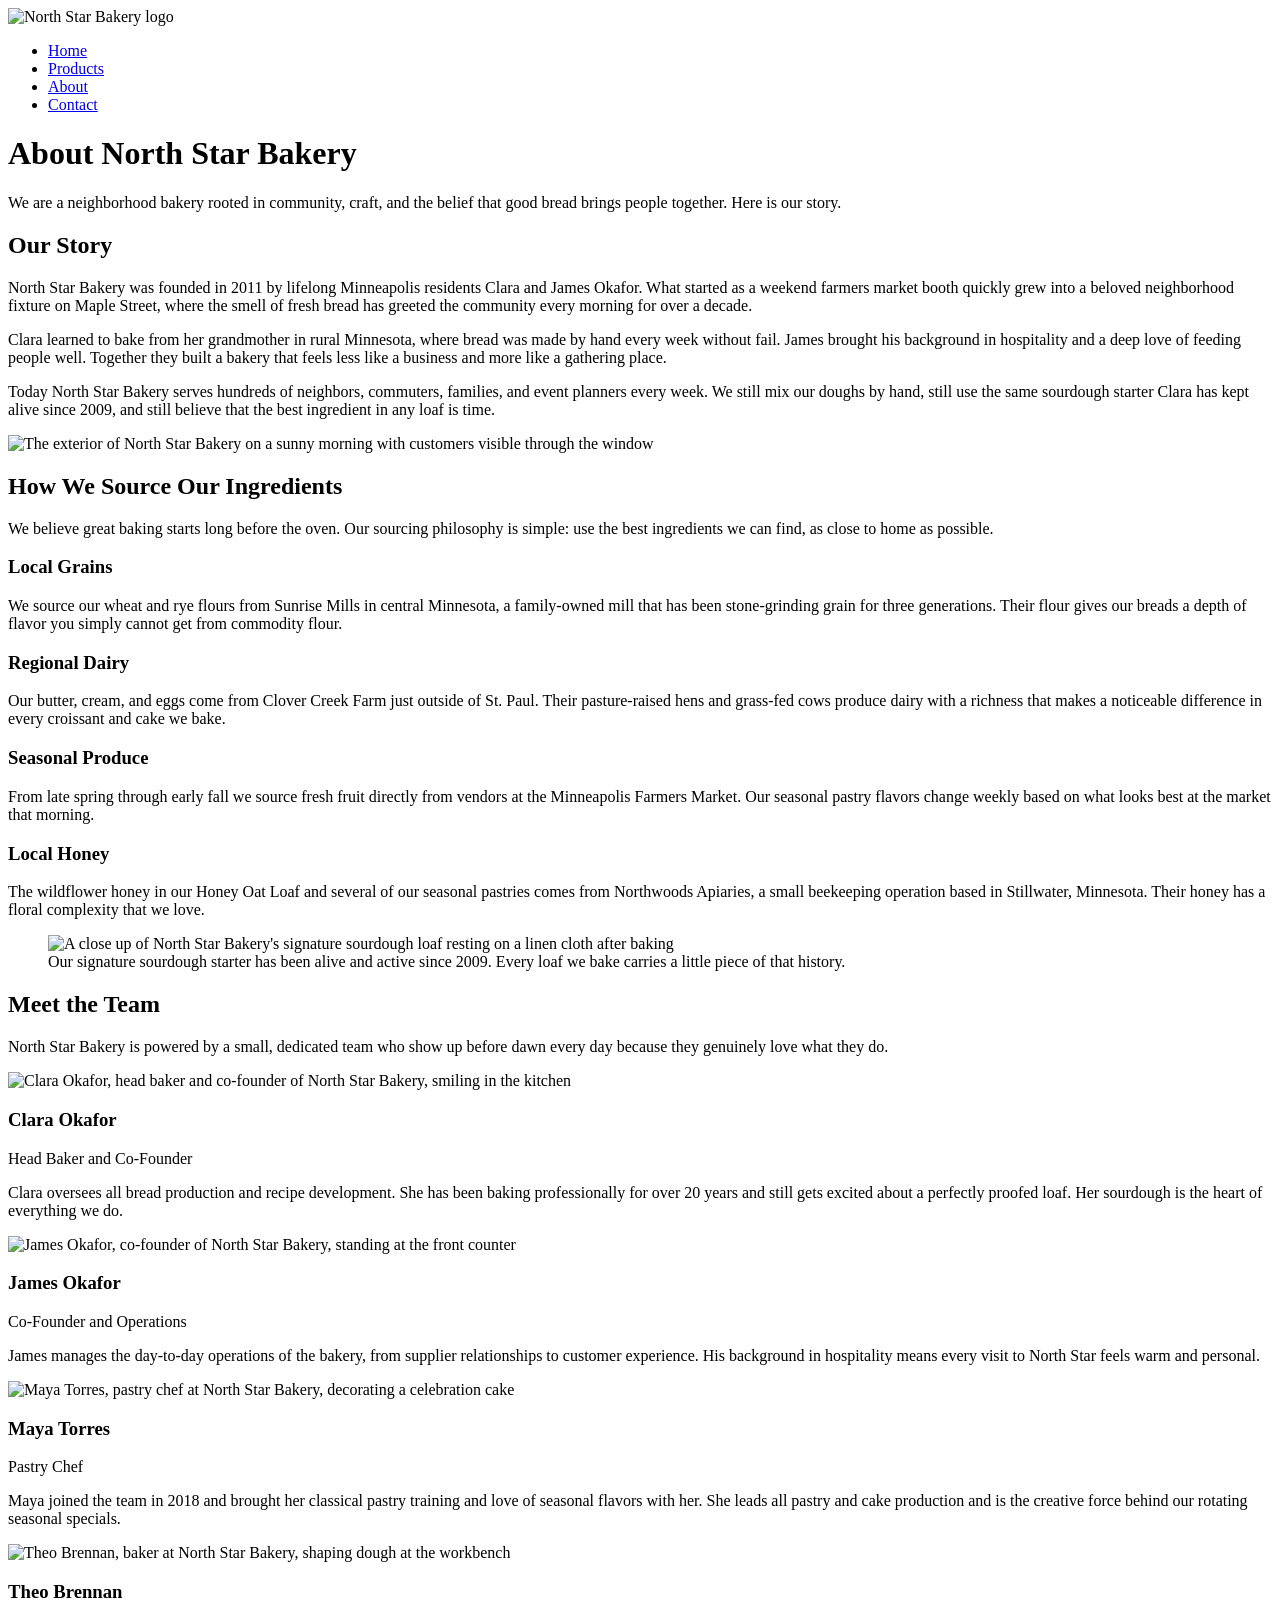
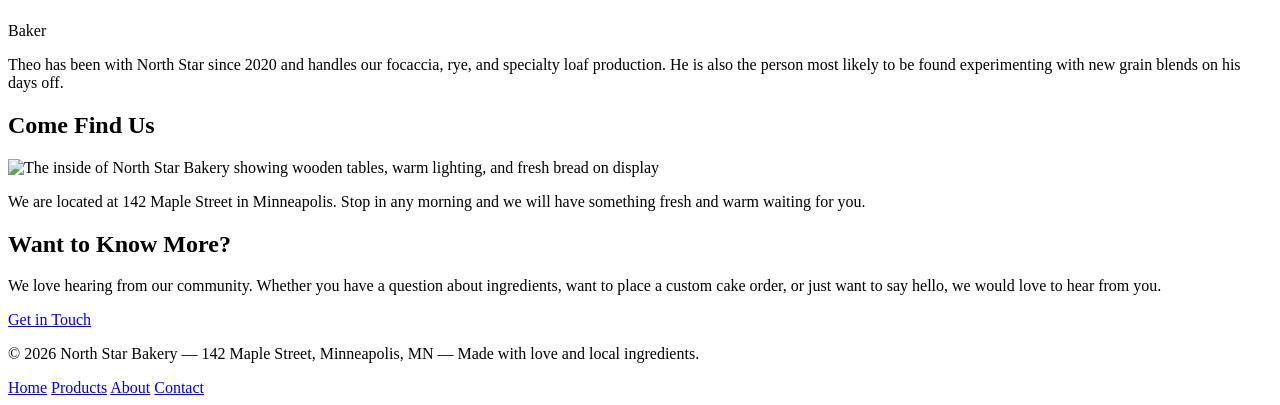
==== about.html @ 5012a938 "about.html" ====
<!DOCTYPE html>
<html lang="en">
  <head>
    <meta charset="UTF-8" />
    <meta name="viewport" content="width=device-width, initial-scale=1.0" />
    <title>North Star Bakery - About</title>
    <link rel="stylesheet" href="styles.css" />
  </head>
  <body>

    <!-- Navigation -->
    <nav>
      <div class="nav-logo">
        <img src="bakery-logo.png" alt="North Star Bakery logo" />
      </div>
      <ul class="nav-links">
        <li><a href="index.html">Home</a></li>
        <li><a href="products.html">Products</a></li>
        <li><a href="about.html">About</a></li>
        <li><a href="contact.html">Contact</a></li>
      </ul>
    </nav>

    <!-- Page Header -->
    <header class="page-header">
      <h1>About North Star Bakery</h1>
      <p>
        We are a neighborhood bakery rooted in community, craft,
        and the belief that good bread brings people together.
        Here is our story.
      </p>
    </header>

    <!-- Main Content -->
    <main>

      <!-- Bakery Story Section -->
      <section class="story">
        <div class="story-content">
          <div class="story-text">
            <h2>Our Story</h2>
            <p>
              North Star Bakery was founded in 2011 by lifelong
              Minneapolis residents Clara and James Okafor. What
              started as a weekend farmers market booth quickly
              grew into a beloved neighborhood fixture on Maple
              Street, where the smell of fresh bread has greeted
              the community every morning for over a decade.
            </p>
            <p>
              Clara learned to bake from her grandmother in rural
              Minnesota, where bread was made by hand every week
              without fail. James brought his background in
              hospitality and a deep love of feeding people well.
              Together they built a bakery that feels less like
              a business and more like a gathering place.
            </p>
            <p>
              Today North Star Bakery serves hundreds of neighbors,
              commuters, families, and event planners every week.
              We still mix our doughs by hand, still use the same
              sourdough starter Clara has kept alive since 2009,
              and still believe that the best ingredient in any
              loaf is time.
            </p>
          </div>
          <div class="story-image">
            <img
              src="bakery-storefront.jpg"
              alt="The exterior of North Star Bakery on a sunny morning
              with customers visible through the window"
            />
          </div>
        </div>
      </section>

      <!-- Sourcing Philosophy Section -->
      <section class="sourcing">
        <h2>How We Source Our Ingredients</h2>
        <p class="section-intro">
          We believe great baking starts long before the oven.
          Our sourcing philosophy is simple: use the best
          ingredients we can find, as close to home as possible.
        </p>

        <div class="sourcing-grid">

          <div class="sourcing-card">
            <h3>Local Grains</h3>
            <p>
              We source our wheat and rye flours from Sunrise
              Mills in central Minnesota, a family-owned mill
              that has been stone-grinding grain for three
              generations. Their flour gives our breads a depth
              of flavor you simply cannot get from commodity flour.
            </p>
          </div>

          <div class="sourcing-card">
            <h3>Regional Dairy</h3>
            <p>
              Our butter, cream, and eggs come from Clover Creek
              Farm just outside of St. Paul. Their pasture-raised
              hens and grass-fed cows produce dairy with a richness
              that makes a noticeable difference in every croissant
              and cake we bake.
            </p>
          </div>

          <div class="sourcing-card">
            <h3>Seasonal Produce</h3>
            <p>
              From late spring through early fall we source fresh
              fruit directly from vendors at the Minneapolis
              Farmers Market. Our seasonal pastry flavors change
              weekly based on what looks best at the market
              that morning.
            </p>
          </div>

          <div class="sourcing-card">
            <h3>Local Honey</h3>
            <p>
              The wildflower honey in our Honey Oat Loaf and
              several of our seasonal pastries comes from
              Northwoods Apiaries, a small beekeeping operation
              based in Stillwater, Minnesota. Their honey has
              a floral complexity that we love.
            </p>
          </div>

        </div>
      </section>

      <!-- Signature Loaf Figure -->
      <section class="signature-about">
        <figure>
          <img
            src="bakery-signature-loaf.jpg"
            alt="A close up of North Star Bakery's signature sourdough
            loaf resting on a linen cloth after baking"
          />
          <figcaption>
            Our signature sourdough starter has been alive and
            active since 2009. Every loaf we bake carries a
            little piece of that history.
          </figcaption>
        </figure>
      </section>

      <!-- Staff Highlights Section -->
      <section class="staff">
        <h2>Meet the Team</h2>
        <p class="section-intro">
          North Star Bakery is powered by a small, dedicated team
          who show up before dawn every day because they genuinely
          love what they do.
        </p>

        <div class="staff-grid">

          <div class="staff-card">
            <img
              src="bakery-storefront.jpg"
              alt="Clara Okafor, head baker and co-founder of
              North Star Bakery, smiling in the kitchen"
            />
            <div class="staff-info">
              <h3>Clara Okafor</h3>
              <p class="staff-title">Head Baker and Co-Founder</p>
              <p>
                Clara oversees all bread production and recipe
                development. She has been baking professionally
                for over 20 years and still gets excited about
                a perfectly proofed loaf. Her sourdough is the
                heart of everything we do.
              </p>
            </div>
          </div>

          <div class="staff-card">
            <img
              src="bakery-storefront.jpg"
              alt="James Okafor, co-founder of North Star Bakery,
              standing at the front counter"
            />
            <div class="staff-info">
              <h3>James Okafor</h3>
              <p class="staff-title">Co-Founder and Operations</p>
              <p>
                James manages the day-to-day operations of the
                bakery, from supplier relationships to customer
                experience. His background in hospitality means
                every visit to North Star feels warm and personal.
              </p>
            </div>
          </div>

          <div class="staff-card">
            <img
              src="bakery-storefront.jpg"
              alt="Maya Torres, pastry chef at North Star Bakery,
              decorating a celebration cake"
            />
            <div class="staff-info">
              <h3>Maya Torres</h3>
              <p class="staff-title">Pastry Chef</p>
              <p>
                Maya joined the team in 2018 and brought her
                classical pastry training and love of seasonal
                flavors with her. She leads all pastry and cake
                production and is the creative force behind our
                rotating seasonal specials.
              </p>
            </div>
          </div>

          <div class="staff-card">
            <img
              src="bakery-storefront.jpg"
              alt="Theo Brennan, baker at North Star Bakery,
              shaping dough at the workbench"
            />
            <div class="staff-info">
              <h3>Theo Brennan</h3>
              <p class="staff-title">Baker</p>
              <p>
                Theo has been with North Star since 2020 and
                handles our focaccia, rye, and specialty loaf
                production. He is also the person most likely
                to be found experimenting with new grain blends
                on his days off.
              </p>
            </div>
          </div>

        </div>
      </section>

      <!-- Responsive Featured Image -->
      <section class="about-featured">
        <h2>Come Find Us</h2>
        <picture>
          <source
            media="(min-width: 768px)"
            srcset="bakery-feature-large.jpg"
          />
          <img
            src="bakery-feature-small.jpg"
            alt="The inside of North Star Bakery showing wooden
            tables, warm lighting, and fresh bread on display"
            class="featured-image"
          />
        </picture>
        <p>
          We are located at 142 Maple Street in Minneapolis.
          Stop in any morning and we will have something
          fresh and warm waiting for you.
        </p>
      </section>

      <!-- Call to Action -->
      <section class="cta">
        <h2>Want to Know More?</h2>
        <p>
          We love hearing from our community. Whether you have
          a question about ingredients, want to place a custom
          cake order, or just want to say hello, we would love
          to hear from you.
        </p>
        <a href="contact.html" class="btn">Get in Touch</a>
      </section>

    </main>

    <!-- Footer -->
    <footer>
      <p>
        &copy; 2026 North Star Bakery &mdash; 142 Maple Street,
        Minneapolis, MN &mdash; Made with love and local ingredients.
      </p>
      <nav class="footer-nav">
        <a href="index.html">Home</a>
        <a href="products.html">Products</a>
        <a href="about.html">About</a>
        <a href="contact.html">Contact</a>
      </nav>
    </footer>

  </body>
</html>
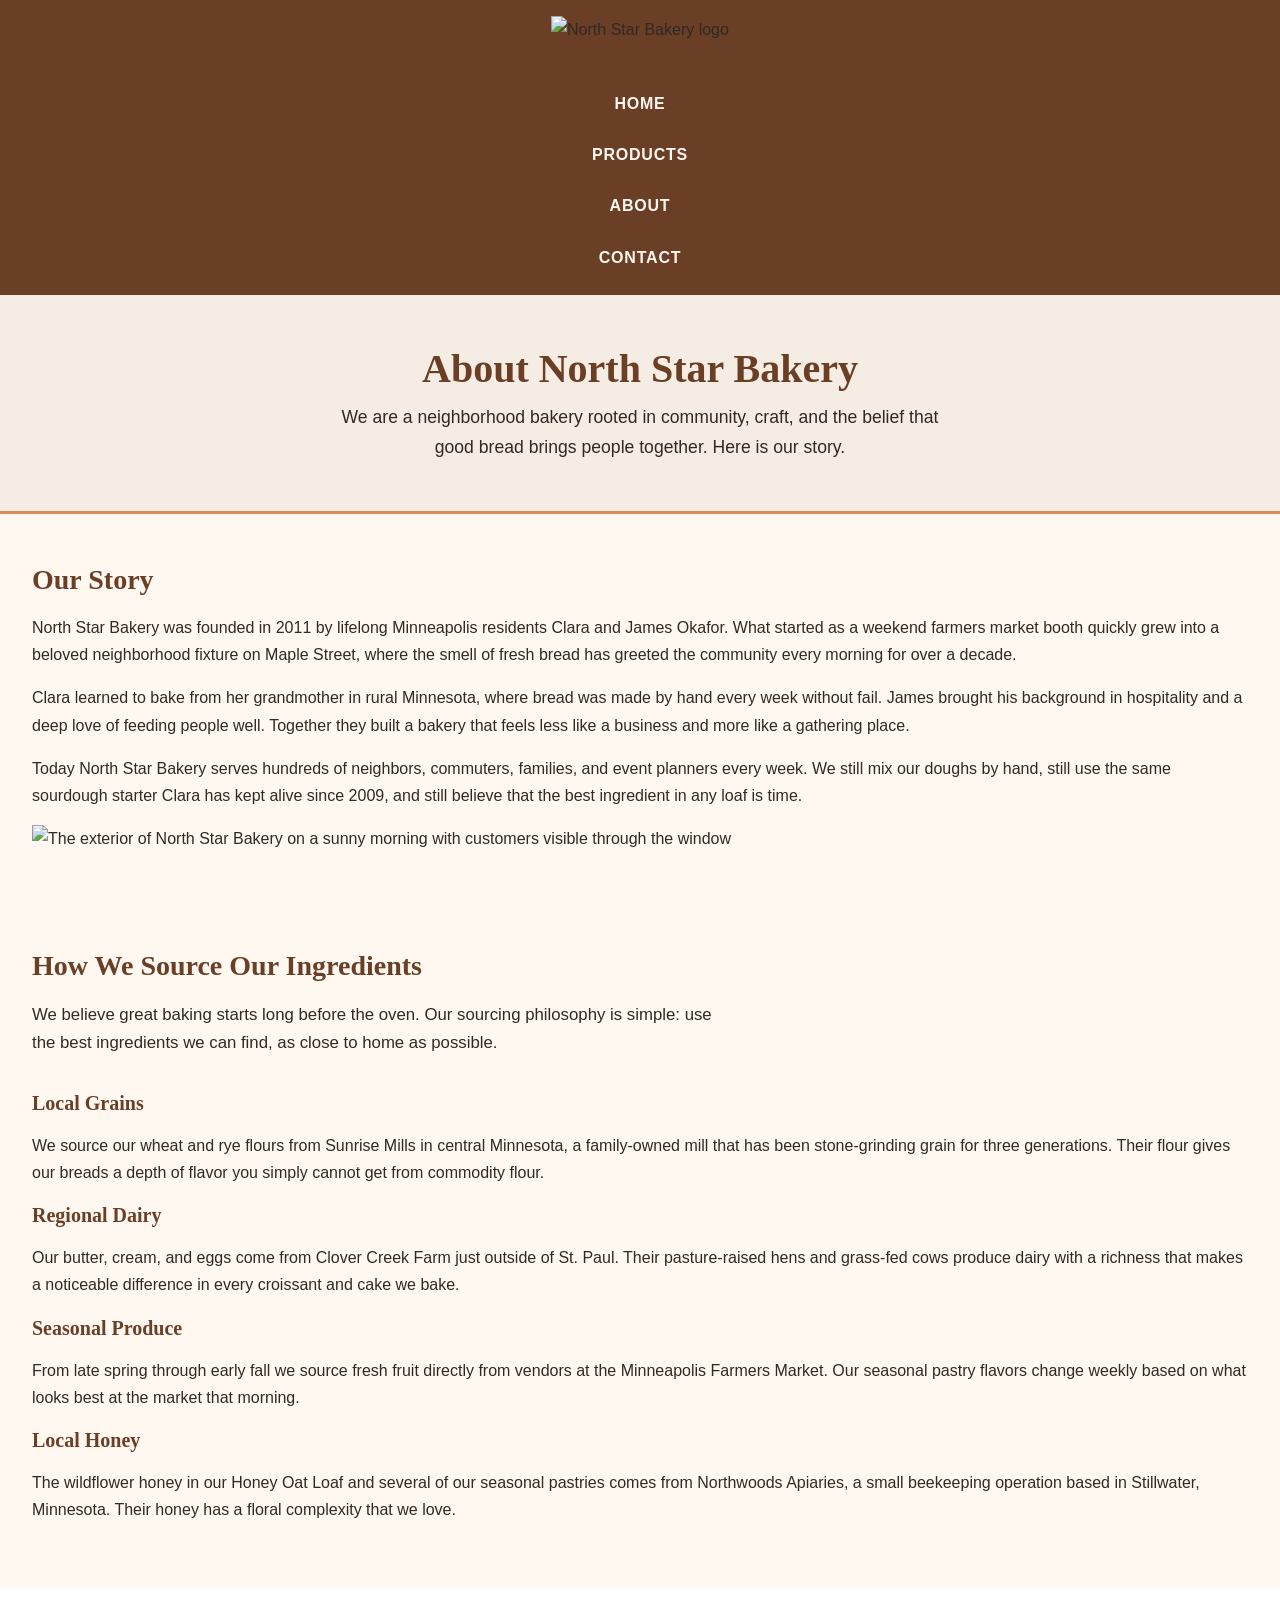
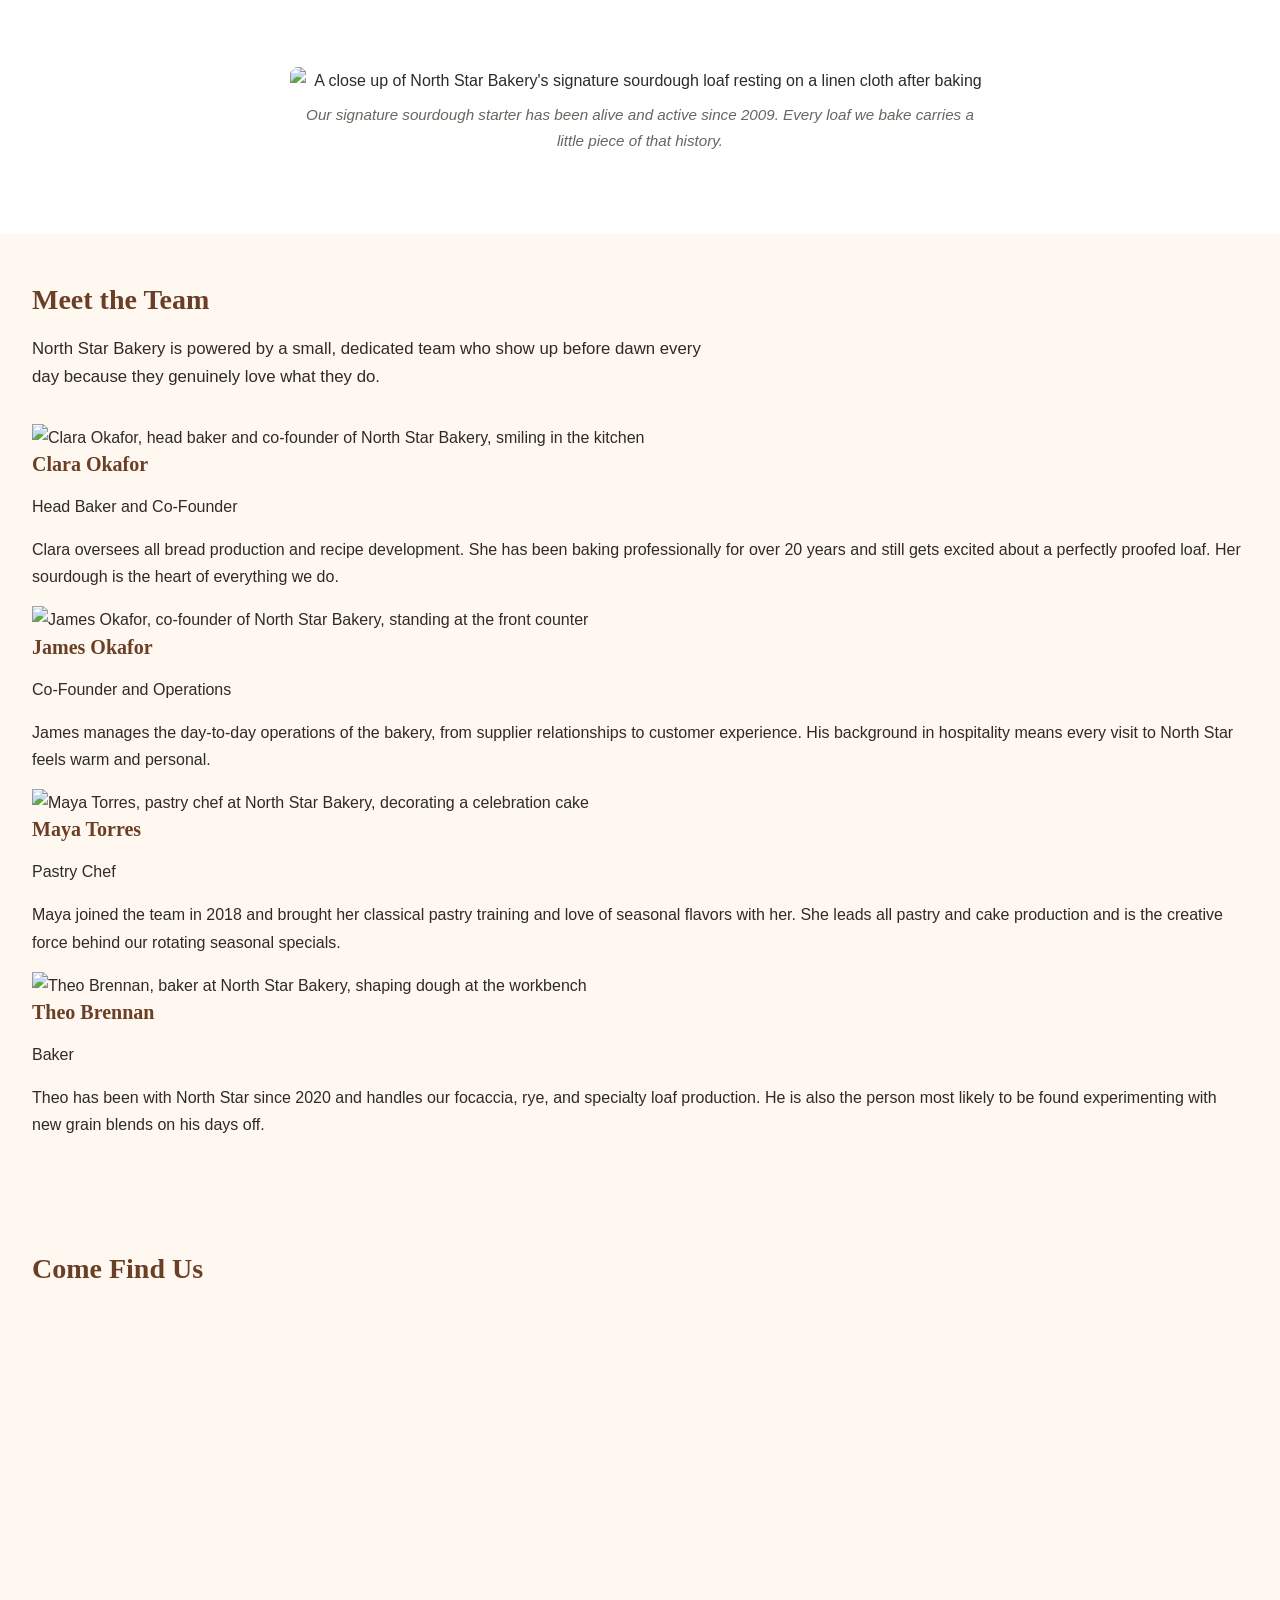
==== commit 7ae68619: "Update about.html Added a JavaScript file reference to the about page." ====
--- a/about.html
+++ b/about.html
@@ -287,5 +287,8 @@
       </nav>
     </footer>
 
+    <!-- T4 NEW: JavaScript -->
+    <script src="script.js"></script>
+
   </body>
 </html>
--- a/styles.css
+++ b/styles.css
@@ -0,0 +1,547 @@
+/* =============================================
+   NORTH STAR BAKERY — STYLESHEET
+   External CSS for all four pages
+   Colors:
+     Cream:    #FFF8F0
+     Brown:    #6B3E26
+     Peach:    #D88C5A
+     Charcoal: #2F2A26
+   Fonts:
+     Playfair Display (headings)
+     Lato (body)
+============================================= */
+
+/* =============================================
+   GOOGLE FONTS IMPORT
+============================================= */
+@import url('https://fonts.googleapis.com/css2?family=Playfair+Display:wght@400;700&family=Lato:wght@300;400;700&display=swap');
+
+/* =============================================
+   CSS VARIABLES
+============================================= */
+:root {
+  --color-cream:   #FFF8F0;
+  --color-brown:   #6B3E26;
+  --color-peach:   #D88C5A;
+  --color-charcoal:#2F2A26;
+  --color-white:   #FFFFFF;
+  --color-light:   #F5EDE3;
+
+  /* NEW T4: semantic colors for validation states */
+  --color-error:   #C0392B;
+  --color-error-bg:#FFF5F5;
+  --color-success: #27AE60;
+  --color-success-bg: #EAF7EA;
+  --color-fav-active: #8B5E3C;
+
+  --font-heading:  'Playfair Display', serif;
+  --font-body:     'Lato', sans-serif;
+
+  --spacing-sm:    0.5rem;
+  --spacing-md:    1rem;
+  --spacing-lg:    2rem;
+  --spacing-xl:    3rem;
+
+  --radius:        8px;
+  --shadow:        0 2px 8px rgba(0, 0, 0, 0.08);
+  --transition:    all 0.3s ease;
+}
+
+/* =============================================
+   RESET AND BASE STYLES
+============================================= */
+*,
+*::before,
+*::after {
+  box-sizing: border-box;
+  margin: 0;
+  padding: 0;
+}
+
+html {
+  font-size: 16px;
+  scroll-behavior: smooth;
+}
+
+body {
+  background-color: var(--color-cream);
+  color: var(--color-charcoal);
+  font-family: var(--font-body);
+  font-size: 1rem;
+  line-height: 1.7;
+}
+
+img {
+  max-width: 100%;
+  height: auto;
+  display: block;
+}
+
+a {
+  color: var(--color-brown);
+  text-decoration: none;
+  transition: var(--transition);
+}
+
+a:hover {
+  color: var(--color-peach);
+}
+
+ul {
+  list-style: none;
+}
+
+address {
+  font-style: normal;
+}
+
+/* =============================================
+   TYPOGRAPHY
+============================================= */
+h1,
+h2,
+h3,
+h4 {
+  font-family: var(--font-heading);
+  color: var(--color-brown);
+  line-height: 1.3;
+  margin-bottom: var(--spacing-md);
+}
+
+h1 {
+  font-size: 2.25rem;
+}
+
+h2 {
+  font-size: 1.75rem;
+}
+
+h3 {
+  font-size: 1.25rem;
+}
+
+h4 {
+  font-size: 1rem;
+}
+
+p {
+  margin-bottom: var(--spacing-md);
+  color: var(--color-charcoal);
+}
+
+small {
+  font-size: 0.85rem;
+  color: #6b6560;
+  display: block;
+  margin-top: var(--spacing-sm);
+}
+
+/* =============================================
+   NAVIGATION — MOBILE FIRST
+============================================= */
+nav {
+  background-color: var(--color-brown);
+  padding: var(--spacing-md);
+  display: flex;
+  flex-direction: column;
+  align-items: center;
+  gap: var(--spacing-md);
+}
+
+.nav-logo img {
+  height: 50px;
+  width: auto;
+}
+
+.nav-links {
+  display: flex;
+  flex-direction: column;
+  align-items: center;
+  gap: var(--spacing-sm);
+  width: 100%;
+}
+
+.nav-links li a {
+  color: var(--color-cream);
+  font-family: var(--font-body);
+  font-size: 1rem;
+  font-weight: 700;
+  letter-spacing: 0.05em;
+  text-transform: uppercase;
+  padding: var(--spacing-sm) var(--spacing-md);
+  display: block;
+  border-radius: var(--radius);
+  transition: var(--transition);
+}
+
+.nav-links li a:hover {
+  background-color: var(--color-peach);
+  color: var(--color-charcoal);
+}
+
+.footer-nav {
+  display: flex;
+  flex-direction: column;
+  align-items: center;
+  gap: var(--spacing-sm);
+  margin-top: var(--spacing-md);
+}
+
+.footer-nav a {
+  color: var(--color-cream);
+  font-size: 0.9rem;
+}
+
+.footer-nav a:hover {
+  color: var(--color-peach);
+}
+
+/* =============================================
+   PAGE HEADER
+============================================= */
+.page-header {
+  background-color: var(--color-light);
+  padding: var(--spacing-xl) var(--spacing-lg);
+  text-align: center;
+  border-bottom: 3px solid var(--color-peach);
+}
+
+.page-header h1 {
+  font-size: 2.5rem;
+  margin-bottom: var(--spacing-sm);
+}
+
+.page-header p {
+  font-size: 1.1rem;
+  max-width: 600px;
+  margin: 0 auto;
+  color: var(--color-charcoal);
+}
+
+/* =============================================
+   HERO SECTION — INDEX PAGE
+============================================= */
+.hero {
+  position: relative;
+  display: flex;
+  flex-direction: column;
+}
+
+.hero-image {
+  width: 100%;
+  max-height: 400px;
+  object-fit: cover;
+}
+
+.hero-text {
+  background-color: var(--color-brown);
+  color: var(--color-cream);
+  padding: var(--spacing-lg);
+  text-align: center;
+}
+
+.hero-text h1 {
+  color: var(--color-cream);
+  font-size: 2rem;
+  margin-bottom: var(--spacing-md);
+}
+
+.hero-text p {
+  color: var(--color-cream);
+  font-size: 1.1rem;
+  max-width: 600px;
+  margin: 0 auto var(--spacing-lg);
+}
+
+/* =============================================
+   BUTTON
+============================================= */
+.btn {
+  display: inline-block;
+  background-color: var(--color-peach);
+  color: var(--color-charcoal);
+  font-family: var(--font-body);
+  font-size: 1rem;
+  font-weight: 700;
+  padding: 0.75rem 1.75rem;
+  border: none;
+  border-radius: var(--radius);
+  cursor: pointer;
+  text-align: center;
+  transition: var(--transition);
+  text-decoration: none;
+}
+
+.btn:hover {
+  background-color: var(--color-brown);
+  color: var(--color-cream);
+}
+
+/* =============================================
+   SECTIONS — GENERAL
+============================================= */
+section {
+  padding: var(--spacing-xl) var(--spacing-lg);
+}
+
+.section-intro {
+  font-size: 1.05rem;
+  max-width: 700px;
+  margin-bottom: var(--spacing-lg);
+}
+
+/* =============================================
+   KNOWN FOR SECTION — INDEX PAGE
+============================================= */
+.known-for {
+  background-color: var(--color-white);
+  text-align: center;
+}
+
+.known-for h2 {
+  margin-bottom: var(--spacing-lg);
+}
+
+.known-for-grid {
+  display: flex;
+  flex-direction: column;
+  gap: var(--spacing-lg);
+}
+
+.known-card {
+  background-color: var(--color-cream);
+  border: 1px solid var(--color-peach);
+  border-radius: var(--radius);
+  padding: var(--spacing-lg);
+  box-shadow: var(--shadow);
+}
+
+.known-card h3 {
+  color: var(--color-brown);
+  margin-bottom: var(--spacing-sm);
+}
+
+/* =============================================
+   FEATURED SECTION — INDEX PAGE
+============================================= */
+.featured {
+  background-color: var(--color-light);
+  display: flex;
+  flex-direction: column;
+  gap: var(--spacing-lg);
+}
+
+.featured h2 {
+  margin-bottom: 0;
+}
+
+.featured-image {
+  width: 100%;
+  border-radius: var(--radius);
+  object-fit: cover;
+}
+
+.featured-text h3 {
+  margin-bottom: var(--spacing-sm);
+}
+
+/* =============================================
+   SIGNATURE SECTION
+============================================= */
+.signature,
+.signature-about {
+  background-color: var(--color-white);
+  text-align: center;
+}
+
+figure {
+  margin: var(--spacing-lg) auto;
+  max-width: 700px;
+}
+
+figure img {
+  width: 100%;
+  border-radius: var(--radius);
+  margin-bottom: var(--spacing-sm);
+}
+
+figcaption {
+  font-family: var(--font-body);
+  font-size: 0.95rem;
+  color: #6b6560;
+  font-style: italic;
+  text-align: center;
+  padding: 0 var(--spacing-md);
+}
+
+/* =============================================
+   HOURS AND LOCATION — INDEX PAGE
+============================================= */
+.hours-location {
+  background-color: var(--color-cream);
+  display: flex;
+  flex-direction: column;
+  gap: var(--spacing-lg);
+}
+
+.hours ul {
+  list-style: disc;
+  padding-left: var(--spacing-lg);
+}
+
+.hours ul li {
+  margin-bottom: var(--spacing-sm);
+  color: var(--color-charcoal);
+}
+
+.location address p {
+  margin-bottom: var(--spacing-sm);
+  color: var(--color-charcoal);
+}
+
+/* =============================================
+   AUDIO AND VIDEO SECTIONS
+============================================= */
+.welcome-audio,
+.video-section {
+  background-color: var(--color-light);
+  text-align: center;
+}
+
+audio,
+video {
+  width: 100%;
+  max-width: 600px;
+  margin: var(--spacing-md) auto 0;
+  display: block;
+  border-radius: var(--radius);
+}
+
+.video-wrapper {
+  margin-top: var(--spacing-md);
+}
+
+/* =============================================
+   CALL TO ACTION SECTION
+============================================= */
+.cta {
+  background-color: var(--color-brown);
+  text-align: center;
+  padding: var(--spacing-xl) var(--spacing-lg);
+}
+
+.cta h2 {
+  color: var(--color-cream);
+  margin-bottom: var(--spacing-md);
+}
+
+.cta p {
+  color: var(--color-cream);
+  max-width: 600px;
+  margin: 0 auto var(--spacing-lg);
+}
+
+/* =============================================
+   PRODUCT CARDS — PRODUCTS PAGE
+============================================= */
+.product-category {
+  background-color: var(--color-white);
+}
+
+.product-category:nth-child(even) {
+  background-color: var(--color-light);
+}
+
+.product-category h2 {
+  margin-bottom: var(--spacing-sm);
+}
+
+.category-intro {
+  margin-bottom: var(--spacing-lg);
+  max-width: 700px;
+}
+
+.card-container {
+  display: flex;
+  flex-direction: column;
+  gap: var(--spacing-lg);
+}
+
+.card {
+  background-color: var(--color-cream);
+  border: 1px solid var(--color-peach);
+  border-radius: var(--radius);
+  overflow: hidden;
+  box-shadow: var(--shadow);
+  transition: var(--transition);
+}
+
+.card:hover {
+  box-shadow: 0 4px 16px rgba(0, 0, 0, 0.12);
+  transform: translateY(-2px);
+}
+
+.card img {
+  width: 100%;
+  height: 200px;
+  object-fit: cover;
+}
+
+.card-body {
+  padding: var(--spacing-md);
+}
+
+.card-body h3 {
+  margin-bottom: var(--spacing-sm);
+}
+
+.price {
+  font-weight: 700;
+  color: var(--color-peach);
+  font-size: 1rem;
+  margin-top: var(--spacing-sm);
+  margin-bottom: 0;
+}
+
+/* =============================================
+   T4 NEW: FAVORITES TRACKER — PRODUCTS PAGE
+============================================= */
+
+/* Sticky panel at the top of the products page */
+.favorites-panel {
+  background-color: #fdf6ec;
+  border: 2px solid var(--color-peach);
+  border-radius: var(--radius);
+  padding: var(--spacing-lg) var(--spacing-lg);
+  margin: var(--spacing-lg) var(--spacing-lg) 0;
+  box-shadow: var(--shadow);
+}
+
+.favorites-panel h2 {
+  font-size: 1.4rem;
+  margin-bottom: var(--spacing-sm);
+  display: flex;
+  align-items: center;
+  gap: var(--spacing-sm);
+  flex-wrap: wrap;
+}
+
+/* Red badge showing saved item count */
+.favorites-badge {
+  display: inline-flex;
+  align-items: center;
+  justify-content: center;
+  background-color: var(--color-error);
+  color: var(--color-white);
+  border-radius: 50%;
+  width: 1.6rem;
+  height: 1.6rem;
+  font-size: 0.8rem;
+  font-family: var(--font-body);
+  font-weight: 700;
+  line-height: 1;
+  flex-shrink: 0;
+}
+
+/* List of saved items inside the panel */
+.favorites-list
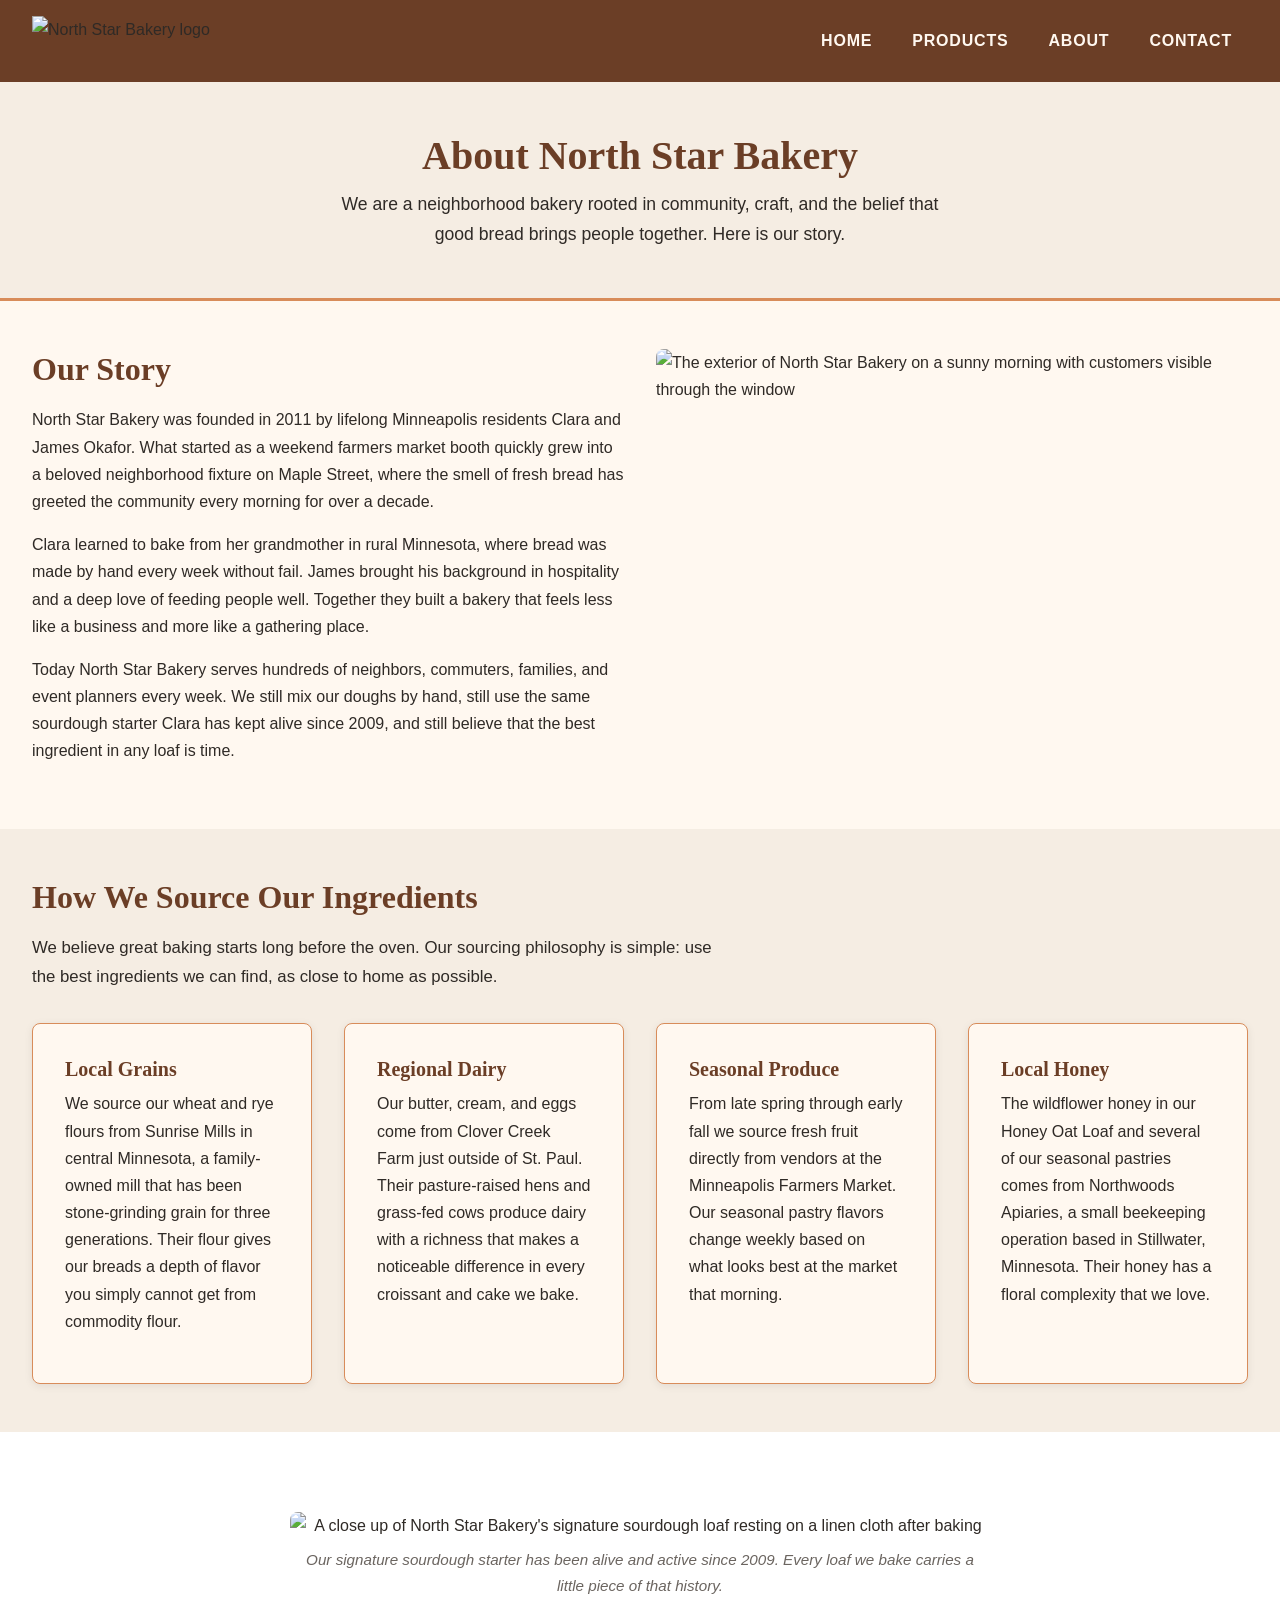
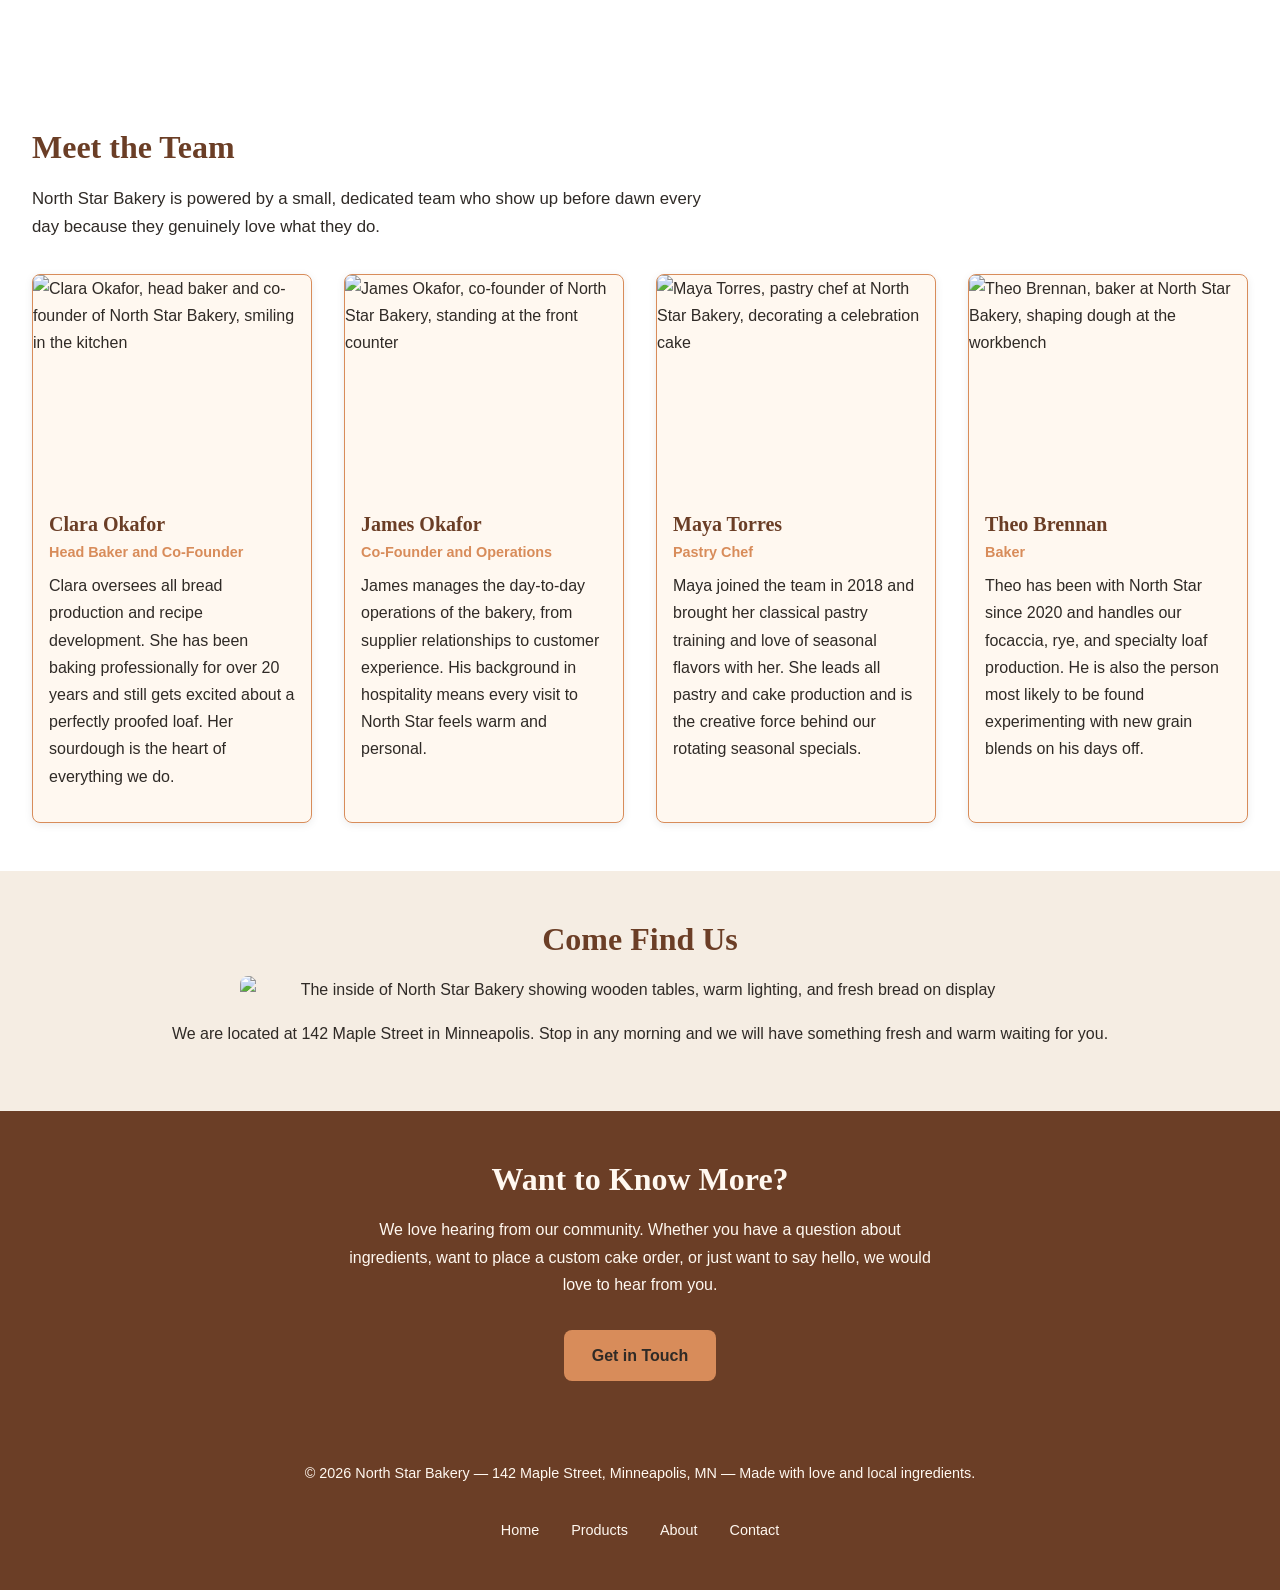
==== commit 92f2dbb8: "Update about.html" ====
--- a/about.html
+++ b/about.html
@@ -287,8 +287,5 @@
       </nav>
     </footer>
 
-    <!-- T4 NEW: JavaScript -->
-    <script src="script.js"></script>
-
   </body>
 </html>
--- a/styles.css
+++ b/styles.css
@@ -20,31 +20,30 @@
    CSS VARIABLES
 ============================================= */
 :root {
-  --color-cream:   #FFF8F0;
-  --color-brown:   #6B3E26;
-  --color-peach:   #D88C5A;
-  --color-charcoal:#2F2A26;
-  --color-white:   #FFFFFF;
-  --color-light:   #F5EDE3;
-
-  /* NEW T4: semantic colors for validation states */
-  --color-error:   #C0392B;
-  --color-error-bg:#FFF5F5;
-  --color-success: #27AE60;
+  --color-cream:      #FFF8F0;
+  --color-brown:      #6B3E26;
+  --color-peach:      #D88C5A;
+  --color-charcoal:   #2F2A26;
+  --color-white:      #FFFFFF;
+  --color-light:      #F5EDE3;
+
+  --color-error:      #C0392B;
+  --color-error-bg:   #FFF5F5;
+  --color-success:    #27AE60;
   --color-success-bg: #EAF7EA;
-  --color-fav-active: #8B5E3C;
-
-  --font-heading:  'Playfair Display', serif;
-  --font-body:     'Lato', sans-serif;
-
-  --spacing-sm:    0.5rem;
-  --spacing-md:    1rem;
-  --spacing-lg:    2rem;
-  --spacing-xl:    3rem;
-
-  --radius:        8px;
-  --shadow:        0 2px 8px rgba(0, 0, 0, 0.08);
-  --transition:    all 0.3s ease;
+  --color-fav-active: #6B3E26;
+
+  --font-heading: 'Playfair Display', serif;
+  --font-body:    'Lato', sans-serif;
+
+  --spacing-sm: 0.5rem;
+  --spacing-md: 1rem;
+  --spacing-lg: 2rem;
+  --spacing-xl: 3rem;
+
+  --radius:     8px;
+  --shadow:     0 2px 8px rgba(0, 0, 0, 0.08);
+  --transition: all 0.3s ease;
 }
 
 /* =============================================
@@ -108,21 +107,10 @@
   margin-bottom: var(--spacing-md);
 }
 
-h1 {
-  font-size: 2.25rem;
-}
-
-h2 {
-  font-size: 1.75rem;
-}
-
-h3 {
-  font-size: 1.25rem;
-}
-
-h4 {
-  font-size: 1rem;
-}
+h1 { font-size: 2.25rem; }
+h2 { font-size: 1.75rem; }
+h3 { font-size: 1.25rem; }
+h4 { font-size: 1rem;    }
 
 p {
   margin-bottom: var(--spacing-md);
@@ -504,15 +492,74 @@
 }
 
 /* =============================================
-   T4 NEW: FAVORITES TRACKER — PRODUCTS PAGE
-============================================= */
-
-/* Sticky panel at the top of the products page */
+   T4: FAVORITES BUTTON — FIXED
+   Explicitly overrides any inherited disabled
+   or grayed-out styles from the browser or
+   other rules in this stylesheet.
+============================================= */
+.fav-btn {
+  display: inline-block;
+  margin-top: var(--spacing-md);
+  padding: 0.4rem 1.1rem;
+  background-color: var(--color-cream);
+  color: var(--color-brown);
+  border: 2px solid var(--color-brown);
+  border-radius: 20px;
+  font-family: var(--font-body);
+  font-size: 0.85rem;
+  font-weight: 700;
+  cursor: pointer !important;
+  pointer-events: auto !important;
+  opacity: 1 !important;
+  transition: background-color 0.2s ease, color 0.2s ease, border-color 0.2s ease;
+  text-decoration: none;
+  line-height: 1.4;
+  appearance: none;
+  -webkit-appearance: none;
+}
+
+.fav-btn:hover {
+  background-color: var(--color-brown);
+  color: var(--color-cream);
+  border-color: var(--color-brown);
+}
+
+.fav-btn:focus {
+  outline: 2px solid var(--color-peach);
+  outline-offset: 3px;
+}
+
+/* Saved / active state — filled brown */
+.fav-btn.fav-btn--active {
+  background-color: var(--color-brown);
+  color: var(--color-cream);
+  border-color: var(--color-brown);
+}
+
+.fav-btn.fav-btn--active:hover {
+  background-color: var(--color-charcoal);
+  border-color: var(--color-charcoal);
+}
+
+/* Force override any browser disabled styling */
+.fav-btn:disabled,
+.fav-btn[disabled] {
+  background-color: var(--color-cream) !important;
+  color: var(--color-brown) !important;
+  border-color: var(--color-brown) !important;
+  opacity: 1 !important;
+  cursor: pointer !important;
+  pointer-events: auto !important;
+}
+
+/* =============================================
+   T4: FAVORITES PANEL — PRODUCTS PAGE
+============================================= */
 .favorites-panel {
   background-color: #fdf6ec;
   border: 2px solid var(--color-peach);
   border-radius: var(--radius);
-  padding: var(--spacing-lg) var(--spacing-lg);
+  padding: var(--spacing-lg);
   margin: var(--spacing-lg) var(--spacing-lg) 0;
   box-shadow: var(--shadow);
 }
@@ -526,7 +573,6 @@
   flex-wrap: wrap;
 }
 
-/* Red badge showing saved item count */
 .favorites-badge {
   display: inline-flex;
   align-items: center;
@@ -543,5 +589,371 @@
   flex-shrink: 0;
 }
 
-/* List of saved items inside the panel */
-.favorites-list
+.favorites-empty {
+  color: #6b6560;
+  font-size: 0.95rem;
+  margin-bottom: var(--spacing-sm);
+}
+
+.favorites-hint {
+  font-size: 0.9rem;
+  color: #6b6560;
+  margin-top: var(--spacing-md);
+  margin-bottom: 0;
+}
+
+.favorites-hint a {
+  color: var(--color-brown);
+  font-weight: 700;
+  text-decoration: underline;
+}
+
+.favorites-hint a:hover {
+  color: var(--color-peach);
+}
+
+.favorites-list {
+  list-style: none;
+  padding: 0;
+  margin: var(--spacing-sm) 0 0;
+  display: flex;
+  flex-direction: column;
+  gap: var(--spacing-sm);
+}
+
+.favorites-list li {
+  display: flex;
+  align-items: center;
+  justify-content: space-between;
+  background-color: var(--color-cream);
+  border: 1px solid var(--color-peach);
+  border-radius: var(--radius);
+  padding: 0.5rem var(--spacing-md);
+  font-size: 0.95rem;
+  color: var(--color-charcoal);
+}
+
+.fav-remove-btn {
+  background: none;
+  border: 1px solid var(--color-error);
+  color: var(--color-error);
+  border-radius: var(--radius);
+  font-size: 0.75rem;
+  font-family: var(--font-body);
+  font-weight: 700;
+  padding: 0.2rem 0.6rem;
+  cursor: pointer;
+  transition: var(--transition);
+  flex-shrink: 0;
+  margin-left: var(--spacing-md);
+}
+
+.fav-remove-btn:hover {
+  background-color: var(--color-error);
+  color: var(--color-white);
+}
+
+/* =============================================
+   T4: CONTACT FORM — CONTACT PAGE
+============================================= */
+.contact-form-section {
+  background-color: var(--color-white);
+  max-width: 700px;
+  margin: 0 auto;
+}
+
+.contact-form {
+  display: flex;
+  flex-direction: column;
+  gap: var(--spacing-md);
+}
+
+.form-group {
+  display: flex;
+  flex-direction: column;
+  gap: 0.3rem;
+}
+
+.form-group label {
+  font-weight: 700;
+  font-size: 0.95rem;
+  color: var(--color-brown);
+}
+
+.form-group input,
+.form-group select,
+.form-group textarea {
+  padding: 0.6rem 0.9rem;
+  border: 2px solid #d4c4b5;
+  border-radius: var(--radius);
+  font-family: var(--font-body);
+  font-size: 1rem;
+  color: var(--color-charcoal);
+  background-color: var(--color-cream);
+  transition: border-color 0.2s ease;
+  width: 100%;
+}
+
+.form-group input:focus,
+.form-group select:focus,
+.form-group textarea:focus {
+  outline: none;
+  border-color: var(--color-brown);
+}
+
+.form-group textarea {
+  resize: vertical;
+  min-height: 120px;
+}
+
+.input-invalid {
+  border-color: var(--color-error) !important;
+  background-color: var(--color-error-bg) !important;
+}
+
+.field-error {
+  color: var(--color-error);
+  font-size: 0.85rem;
+  font-weight: 700;
+  margin-top: 0.2rem;
+  display: block;
+  min-height: 1.2em;
+}
+
+.form-success {
+  background-color: var(--color-success-bg);
+  border: 2px solid var(--color-success);
+  border-radius: var(--radius);
+  padding: var(--spacing-lg);
+  text-align: center;
+}
+
+.form-success h2 {
+  color: var(--color-success);
+  margin-bottom: var(--spacing-sm);
+}
+
+.form-success p {
+  color: var(--color-charcoal);
+  margin-bottom: var(--spacing-sm);
+}
+
+/* =============================================
+   ABOUT PAGE — STORY SECTION
+============================================= */
+.story-content {
+  display: flex;
+  flex-direction: column;
+  gap: var(--spacing-lg);
+}
+
+.story-image img {
+  width: 100%;
+  border-radius: var(--radius);
+  object-fit: cover;
+}
+
+/* =============================================
+   ABOUT PAGE — SOURCING GRID
+============================================= */
+.sourcing {
+  background-color: var(--color-light);
+}
+
+.sourcing-grid {
+  display: flex;
+  flex-direction: column;
+  gap: var(--spacing-lg);
+}
+
+.sourcing-card {
+  background-color: var(--color-cream);
+  border: 1px solid var(--color-peach);
+  border-radius: var(--radius);
+  padding: var(--spacing-lg);
+  box-shadow: var(--shadow);
+}
+
+.sourcing-card h3 {
+  margin-bottom: var(--spacing-sm);
+}
+
+/* =============================================
+   ABOUT PAGE — STAFF GRID
+============================================= */
+.staff {
+  background-color: var(--color-white);
+}
+
+.staff-grid {
+  display: flex;
+  flex-direction: column;
+  gap: var(--spacing-lg);
+}
+
+.staff-card {
+  background-color: var(--color-cream);
+  border: 1px solid var(--color-peach);
+  border-radius: var(--radius);
+  overflow: hidden;
+  box-shadow: var(--shadow);
+  display: flex;
+  flex-direction: column;
+}
+
+.staff-card img {
+  width: 100%;
+  height: 220px;
+  object-fit: cover;
+}
+
+.staff-info {
+  padding: var(--spacing-md);
+}
+
+.staff-info h3 {
+  margin-bottom: 0.2rem;
+}
+
+.staff-title {
+  font-size: 0.9rem;
+  font-weight: 700;
+  color: var(--color-peach);
+  margin-bottom: var(--spacing-sm);
+}
+
+/* =============================================
+   ABOUT PAGE — FEATURED IMAGE
+============================================= */
+.about-featured {
+  background-color: var(--color-light);
+  text-align: center;
+}
+
+.about-featured picture {
+  display: block;
+  margin: var(--spacing-md) auto;
+  max-width: 800px;
+}
+
+/* =============================================
+   FOOTER
+============================================= */
+footer {
+  background-color: var(--color-brown);
+  color: var(--color-cream);
+  text-align: center;
+  padding: var(--spacing-lg);
+}
+
+footer p {
+  color: var(--color-cream);
+  font-size: 0.9rem;
+  margin-bottom: var(--spacing-sm);
+}
+
+/* =============================================
+   RESPONSIVE — TABLET (768px and up)
+============================================= */
+@media (min-width: 768px) {
+
+  nav {
+    flex-direction: row;
+    justify-content: space-between;
+    padding: var(--spacing-md) var(--spacing-lg);
+  }
+
+  .nav-links {
+    flex-direction: row;
+    width: auto;
+    gap: var(--spacing-sm);
+  }
+
+  .footer-nav {
+    flex-direction: row;
+    justify-content: center;
+    gap: var(--spacing-lg);
+  }
+
+  .known-for-grid {
+    display: grid;
+    grid-template-columns: repeat(3, 1fr);
+    gap: var(--spacing-lg);
+  }
+
+  .featured {
+    flex-direction: row;
+    align-items: center;
+  }
+
+  .featured picture,
+  .featured-text {
+    flex: 1;
+  }
+
+  .hours-location {
+    flex-direction: row;
+    gap: var(--spacing-xl);
+  }
+
+  .card-container {
+    display: grid;
+    grid-template-columns: repeat(2, 1fr);
+    gap: var(--spacing-lg);
+  }
+
+  .story-content {
+    flex-direction: row;
+    align-items: flex-start;
+  }
+
+  .story-text,
+  .story-image {
+    flex: 1;
+  }
+
+  .sourcing-grid {
+    display: grid;
+    grid-template-columns: repeat(2, 1fr);
+  }
+
+  .staff-grid {
+    display: grid;
+    grid-template-columns: repeat(2, 1fr);
+  }
+
+  .staff-card {
+    flex-direction: column;
+  }
+
+}
+
+/* =============================================
+   RESPONSIVE — DESKTOP (1024px and up)
+============================================= */
+@media (min-width: 1024px) {
+
+  h1 { font-size: 2.75rem; }
+  h2 { font-size: 2rem;    }
+
+  .hero-text h1 {
+    font-size: 2.75rem;
+  }
+
+  .card-container {
+    grid-template-columns: repeat(3, 1fr);
+  }
+
+  .sourcing-grid {
+    grid-template-columns: repeat(4, 1fr);
+  }
+
+  .staff-grid {
+    grid-template-columns: repeat(4, 1fr);
+  }
+
+  .favorites-panel {
+    margin: var(--spacing-lg) var(--spacing-xl) 0;
+  }
+
+}
